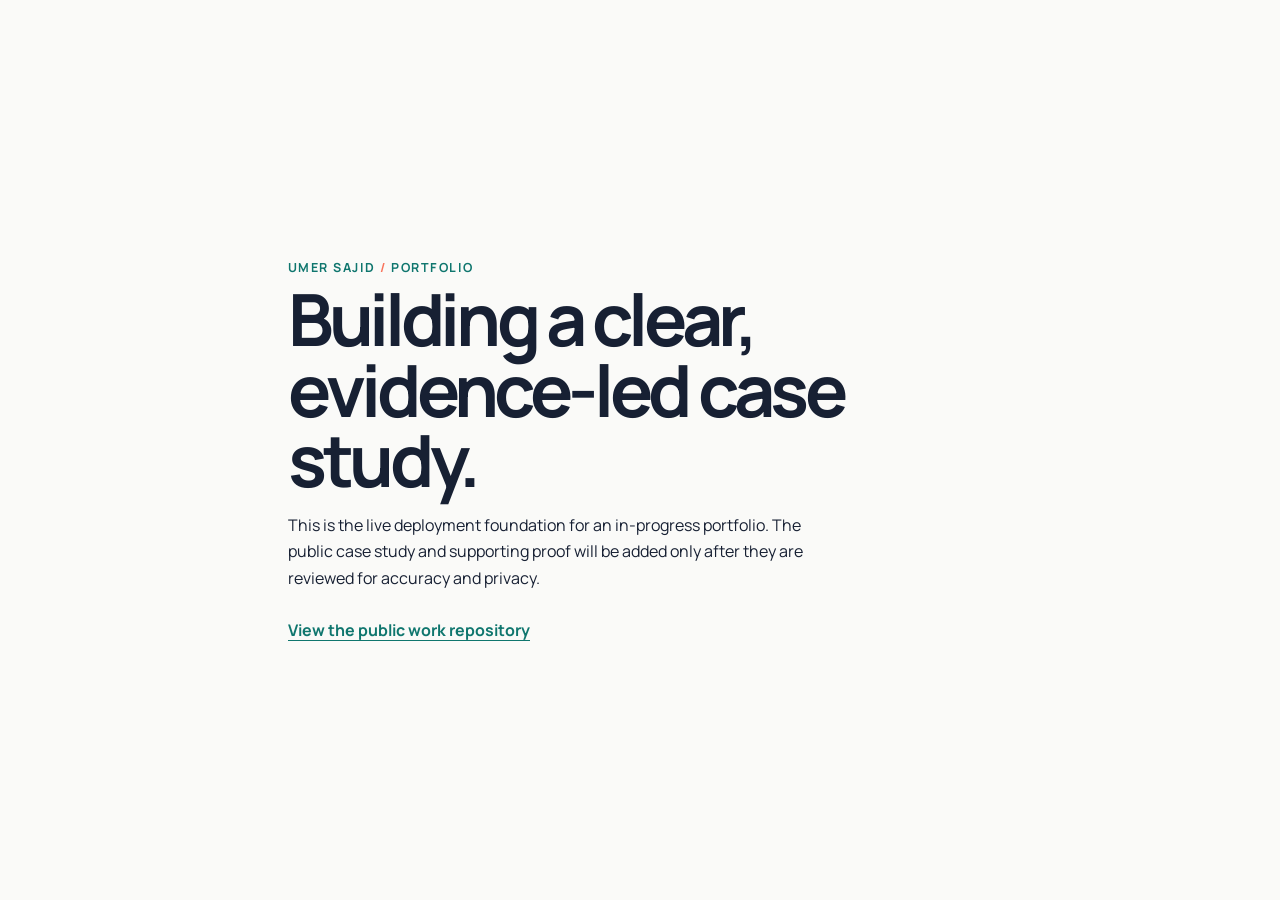
==== docs/index.html @ dd8fadc9 "Add Week 4 AI Fluency deliverables" ====
<!doctype html>
<html lang="en">
<head>
  <meta charset="utf-8">
  <meta name="viewport" content="width=device-width, initial-scale=1">
  <meta name="description" content="Portfolio deployment foundation for Umer Sajid.">
  <title>Umer Sajid | Portfolio</title>
  <link rel="preconnect" href="https://fonts.googleapis.com">
  <link rel="preconnect" href="https://fonts.gstatic.com" crossorigin>
  <link href="https://fonts.googleapis.com/css2?family=Manrope:wght@500;600;700&display=swap" rel="stylesheet">
  <style>
    :root {
      --teal: #0F766E;
      --ink: #172033;
      --paper: #FAFAF8;
      --coral: #F9735B;
    }
    * { box-sizing: border-box; }
    body {
      margin: 0;
      min-height: 100vh;
      display: grid;
      place-items: center;
      padding: 1.5rem;
      background: var(--paper);
      color: var(--ink);
      font-family: "Manrope", system-ui, sans-serif;
    }
    main { width: min(100%, 44rem); }
    .eyebrow { color: var(--teal); font-size: .78rem; font-weight: 700; letter-spacing: .12em; text-transform: uppercase; }
    h1 { margin: .5rem 0 1rem; font-size: clamp(2.2rem, 9vw, 4.5rem); letter-spacing: -.06em; line-height: .98; }
    p { max-width: 35rem; margin: 0; font-size: 1rem; line-height: 1.65; }
    a { display: inline-block; margin-top: 1.75rem; color: var(--teal); font-weight: 700; text-underline-offset: .22em; }
    .mark { color: var(--coral); }
  </style>
</head>
<body>
  <main>
    <div class="eyebrow">Umer Sajid <span class="mark">/</span> Portfolio</div>
    <h1>Building a clear, evidence-led case study.</h1>
    <p>This is the live deployment foundation for an in-progress portfolio. The public case study and supporting proof will be added only after they are reviewed for accuracy and privacy.</p>
    <a href="https://github.com/UmerSajid842/flyrank-ai-fluency">View the public work repository</a>
  </main>
</body>
</html>
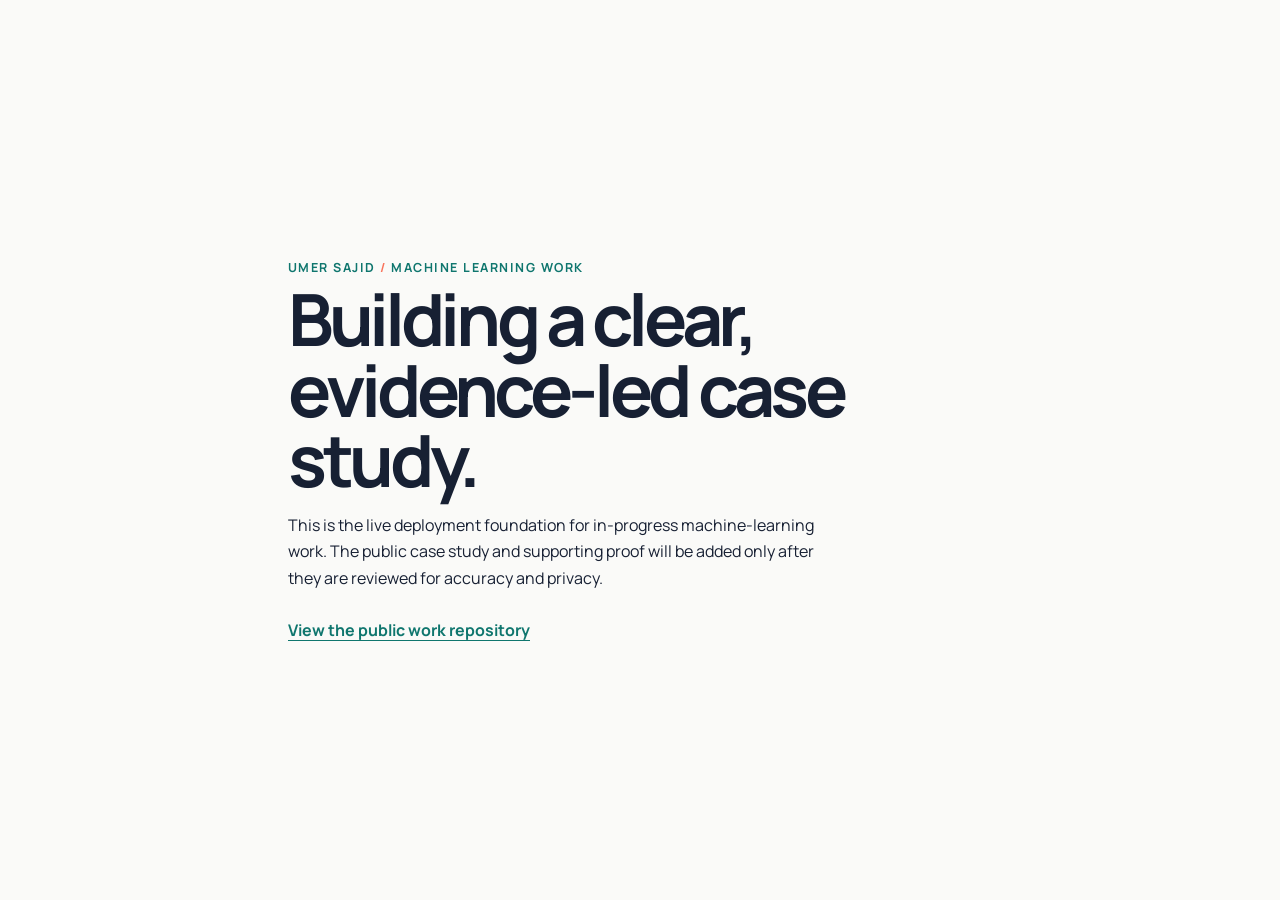
==== commit ee9b0334: "Clarify machine learning work landing page" ====
--- a/docs/index.html
+++ b/docs/index.html
@@ -3,8 +3,8 @@
 <head>
   <meta charset="utf-8">
   <meta name="viewport" content="width=device-width, initial-scale=1">
-  <meta name="description" content="Portfolio deployment foundation for Umer Sajid.">
-  <title>Umer Sajid | Portfolio</title>
+  <meta name="description" content="Machine-learning work deployment foundation for Umer Sajid.">
+  <title>Umer Sajid | Machine Learning Work</title>
   <link rel="preconnect" href="https://fonts.googleapis.com">
   <link rel="preconnect" href="https://fonts.gstatic.com" crossorigin>
   <link href="https://fonts.googleapis.com/css2?family=Manrope:wght@500;600;700&display=swap" rel="stylesheet">
@@ -36,9 +36,9 @@
 </head>
 <body>
   <main>
-    <div class="eyebrow">Umer Sajid <span class="mark">/</span> Portfolio</div>
+    <div class="eyebrow">Umer Sajid <span class="mark">/</span> Machine Learning Work</div>
     <h1>Building a clear, evidence-led case study.</h1>
-    <p>This is the live deployment foundation for an in-progress portfolio. The public case study and supporting proof will be added only after they are reviewed for accuracy and privacy.</p>
+    <p>This is the live deployment foundation for in-progress machine-learning work. The public case study and supporting proof will be added only after they are reviewed for accuracy and privacy.</p>
     <a href="https://github.com/UmerSajid842/flyrank-ai-fluency">View the public work repository</a>
   </main>
 </body>
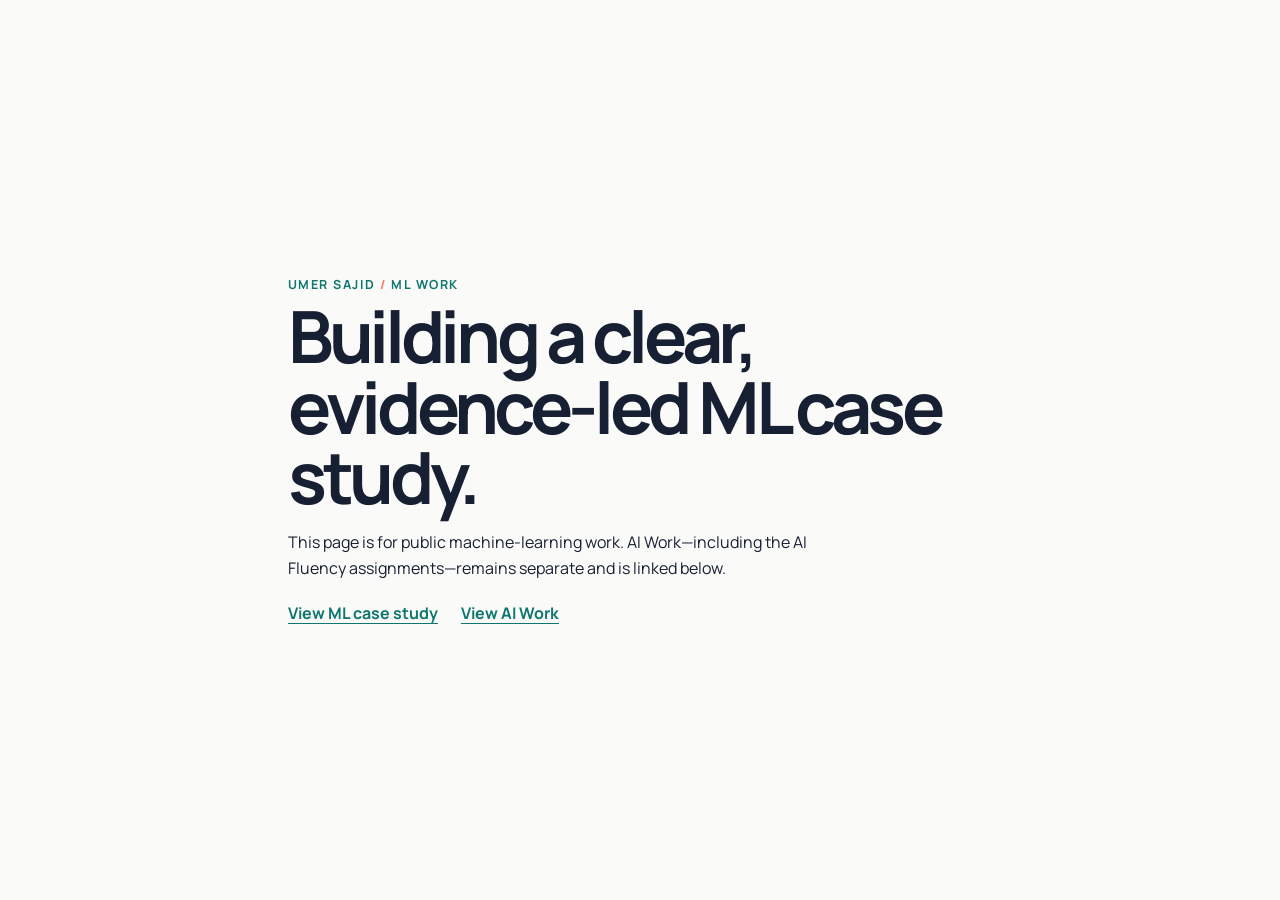
==== commit c16be46a: "Separate ML and AI work links" ====
--- a/docs/index.html
+++ b/docs/index.html
@@ -3,8 +3,8 @@
 <head>
   <meta charset="utf-8">
   <meta name="viewport" content="width=device-width, initial-scale=1">
-  <meta name="description" content="Machine-learning work deployment foundation for Umer Sajid.">
-  <title>Umer Sajid | Machine Learning Work</title>
+  <meta name="description" content="Public ML work and separate AI work references for Umer Sajid.">
+  <title>Umer Sajid | ML Work</title>
   <link rel="preconnect" href="https://fonts.googleapis.com">
   <link rel="preconnect" href="https://fonts.gstatic.com" crossorigin>
   <link href="https://fonts.googleapis.com/css2?family=Manrope:wght@500;600;700&display=swap" rel="stylesheet">
@@ -30,16 +30,17 @@
     .eyebrow { color: var(--teal); font-size: .78rem; font-weight: 700; letter-spacing: .12em; text-transform: uppercase; }
     h1 { margin: .5rem 0 1rem; font-size: clamp(2.2rem, 9vw, 4.5rem); letter-spacing: -.06em; line-height: .98; }
     p { max-width: 35rem; margin: 0; font-size: 1rem; line-height: 1.65; }
-    a { display: inline-block; margin-top: 1.75rem; color: var(--teal); font-weight: 700; text-underline-offset: .22em; }
+    a { display: inline-block; margin-top: 1.25rem; margin-right: 1.25rem; color: var(--teal); font-weight: 700; text-underline-offset: .22em; }
     .mark { color: var(--coral); }
   </style>
 </head>
 <body>
   <main>
-    <div class="eyebrow">Umer Sajid <span class="mark">/</span> Machine Learning Work</div>
-    <h1>Building a clear, evidence-led case study.</h1>
-    <p>This is the live deployment foundation for in-progress machine-learning work. The public case study and supporting proof will be added only after they are reviewed for accuracy and privacy.</p>
-    <a href="https://github.com/UmerSajid842/flyrank-ai-fluency">View the public work repository</a>
+    <div class="eyebrow">Umer Sajid <span class="mark">/</span> ML Work</div>
+    <h1>Building a clear, evidence-led ML case study.</h1>
+    <p>This page is for public machine-learning work. AI Work—including the AI Fluency assignments—remains separate and is linked below.</p>
+    <a href="https://umersajid842.github.io/flyrankmlproject/">View ML case study</a>
+    <a href="https://github.com/UmerSajid842/flyrank-ai-fluency">View AI Work</a>
   </main>
 </body>
 </html>
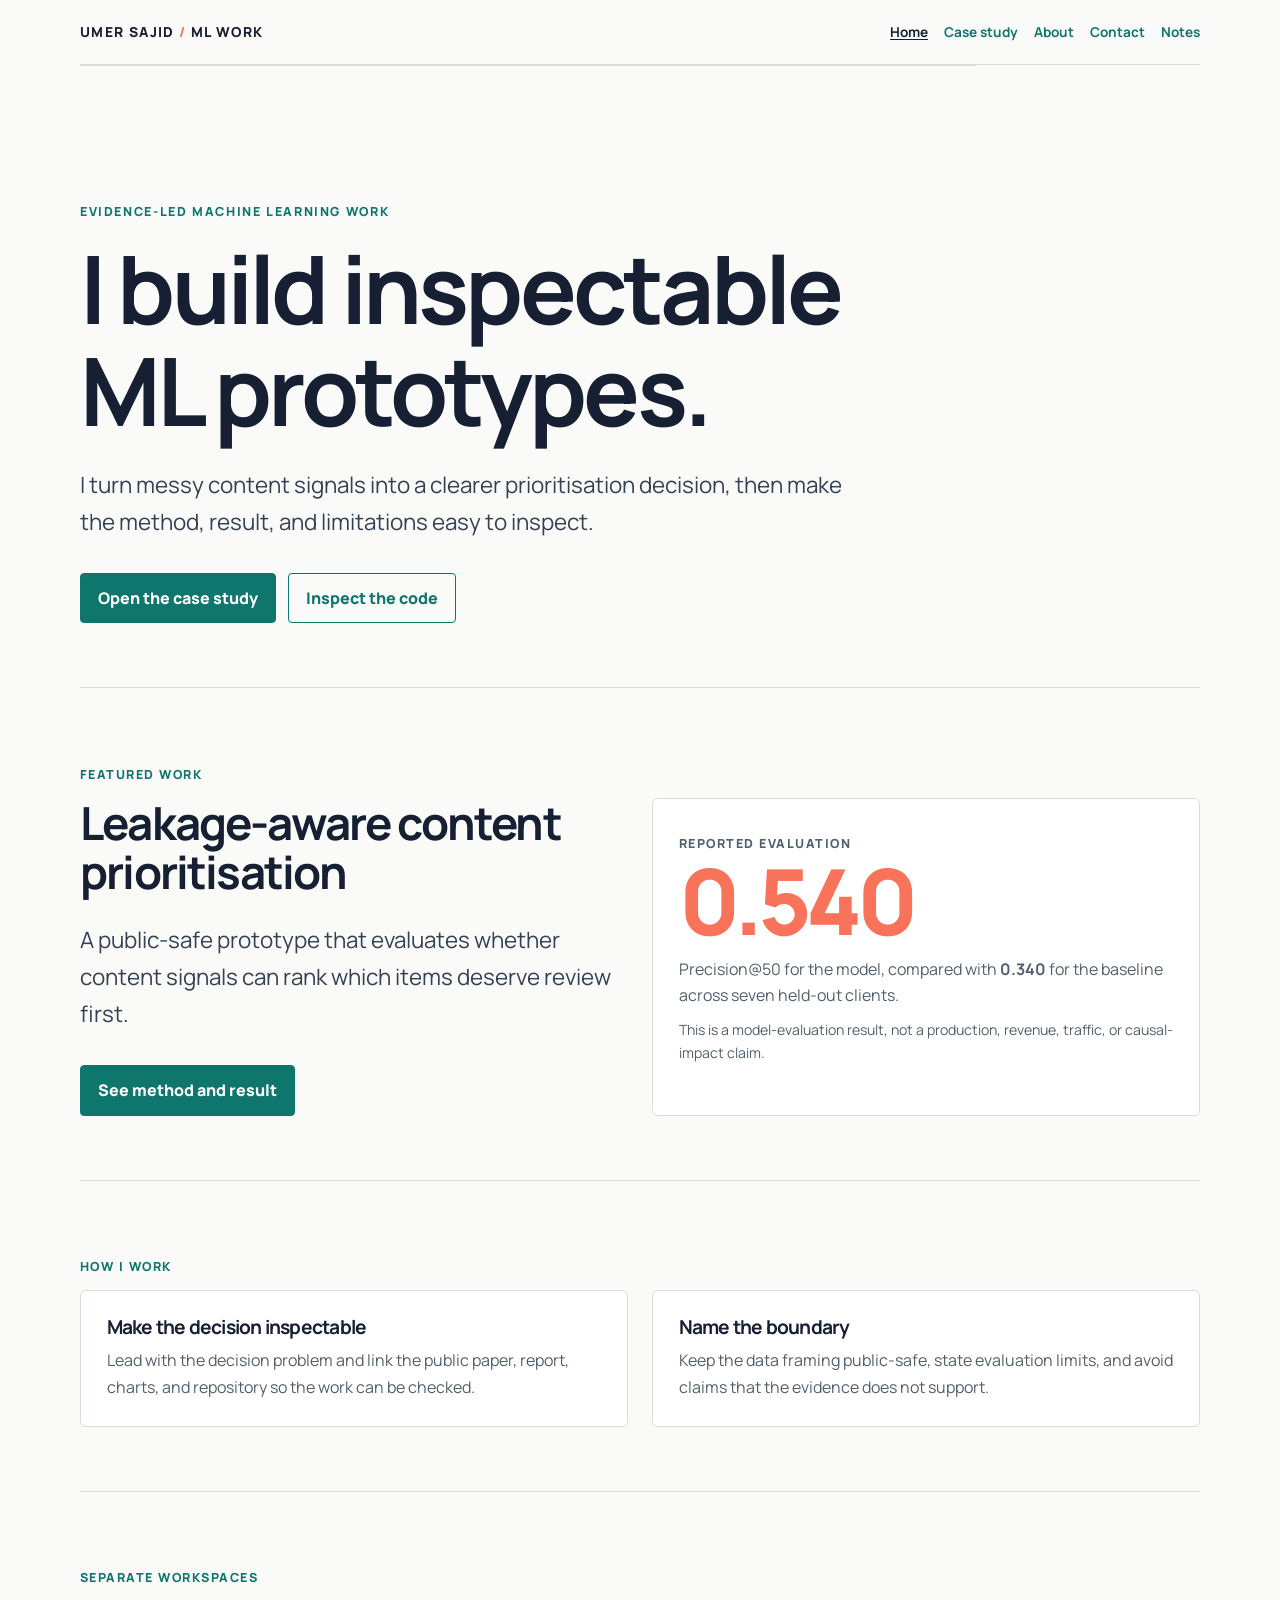
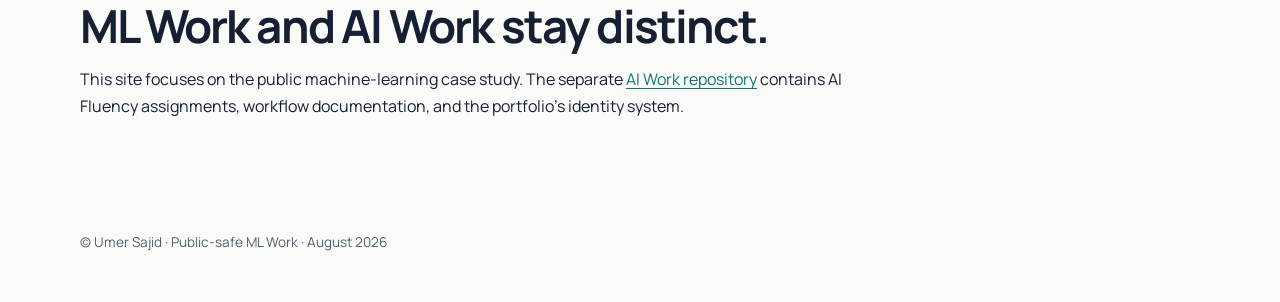
==== commit 9afabbe7: "Build Week 5 public ML Work site" ====
--- a/docs/index.html
+++ b/docs/index.html
@@ -3,44 +3,74 @@
 <head>
   <meta charset="utf-8">
   <meta name="viewport" content="width=device-width, initial-scale=1">
-  <meta name="description" content="Public ML work and separate AI work references for Umer Sajid.">
+  <meta name="description" content="Umer Sajid’s public ML Work: an evidence-led content-prioritisation case study.">
   <title>Umer Sajid | ML Work</title>
   <link rel="preconnect" href="https://fonts.googleapis.com">
   <link rel="preconnect" href="https://fonts.gstatic.com" crossorigin>
-  <link href="https://fonts.googleapis.com/css2?family=Manrope:wght@500;600;700&display=swap" rel="stylesheet">
-  <style>
-    :root {
-      --teal: #0F766E;
-      --ink: #172033;
-      --paper: #FAFAF8;
-      --coral: #F9735B;
-    }
-    * { box-sizing: border-box; }
-    body {
-      margin: 0;
-      min-height: 100vh;
-      display: grid;
-      place-items: center;
-      padding: 1.5rem;
-      background: var(--paper);
-      color: var(--ink);
-      font-family: "Manrope", system-ui, sans-serif;
-    }
-    main { width: min(100%, 44rem); }
-    .eyebrow { color: var(--teal); font-size: .78rem; font-weight: 700; letter-spacing: .12em; text-transform: uppercase; }
-    h1 { margin: .5rem 0 1rem; font-size: clamp(2.2rem, 9vw, 4.5rem); letter-spacing: -.06em; line-height: .98; }
-    p { max-width: 35rem; margin: 0; font-size: 1rem; line-height: 1.65; }
-    a { display: inline-block; margin-top: 1.25rem; margin-right: 1.25rem; color: var(--teal); font-weight: 700; text-underline-offset: .22em; }
-    .mark { color: var(--coral); }
-  </style>
+  <link href="https://fonts.googleapis.com/css2?family=Manrope:wght@500;600;700;800&display=swap" rel="stylesheet">
+  <link rel="stylesheet" href="site.css">
 </head>
 <body>
+  <header class="site-header">
+    <a class="brand" href="index.html">Umer Sajid <span>/</span> ML Work</a>
+    <nav aria-label="Primary navigation">
+      <a href="index.html" aria-current="page">Home</a>
+      <a href="case-study.html">Case study</a>
+      <a href="about.html">About</a>
+      <a href="contact.html">Contact</a>
+      <a href="notes.html">Notes</a>
+    </nav>
+  </header>
   <main>
-    <div class="eyebrow">Umer Sajid <span class="mark">/</span> ML Work</div>
-    <h1>Building a clear, evidence-led ML case study.</h1>
-    <p>This page is for public machine-learning work. AI Work—including the AI Fluency assignments—remains separate and is linked below.</p>
-    <a href="https://umersajid842.github.io/flyrankmlproject/">View ML case study</a>
-    <a href="https://github.com/UmerSajid842/flyrank-ai-fluency">View AI Work</a>
+    <section class="hero">
+      <p class="eyebrow">Evidence-led machine learning work</p>
+      <h1>I build inspectable ML prototypes.</h1>
+      <p class="lede">I turn messy content signals into a clearer prioritisation decision, then make the method, result, and limitations easy to inspect.</p>
+      <div class="actions">
+        <a class="button primary" href="case-study.html">Open the case study</a>
+        <a class="button secondary" href="https://github.com/UmerSajid842/flyrankmlproject">Inspect the code</a>
+      </div>
+    </section>
+
+    <section>
+      <p class="section-kicker">Featured work</p>
+      <div class="grid two">
+        <div>
+          <h2>Leakage-aware content prioritisation</h2>
+          <p class="lede">A public-safe prototype that evaluates whether content signals can rank which items deserve review first.</p>
+          <div class="actions">
+            <a class="button primary" href="case-study.html">See method and result</a>
+          </div>
+        </div>
+        <div class="card">
+          <p class="section-kicker">Reported evaluation</p>
+          <div class="stat-value">0.540</div>
+          <p class="stat-label">Precision@50 for the model, compared with <strong>0.340</strong> for the baseline across seven held-out clients.</p>
+          <p class="caption">This is a model-evaluation result, not a production, revenue, traffic, or causal-impact claim.</p>
+        </div>
+      </div>
+    </section>
+
+    <section>
+      <p class="section-kicker">How I work</p>
+      <div class="grid two">
+        <article class="card">
+          <h3>Make the decision inspectable</h3>
+          <p>Lead with the decision problem and link the public paper, report, charts, and repository so the work can be checked.</p>
+        </article>
+        <article class="card">
+          <h3>Name the boundary</h3>
+          <p>Keep the data framing public-safe, state evaluation limits, and avoid claims that the evidence does not support.</p>
+        </article>
+      </div>
+    </section>
+
+    <section>
+      <p class="section-kicker">Separate workspaces</p>
+      <h2>ML Work and AI Work stay distinct.</h2>
+      <p class="prose">This site focuses on the public machine-learning case study. The separate <a href="https://github.com/UmerSajid842/flyrank-ai-fluency">AI Work repository</a> contains AI Fluency assignments, workflow documentation, and the portfolio’s identity system.</p>
+    </section>
   </main>
+  <footer class="site-footer">© Umer Sajid · Public-safe ML Work · August 2026</footer>
 </body>
 </html>
--- a/docs/site.css
+++ b/docs/site.css
@@ -0,0 +1,85 @@
+:root {
+  --teal: #0F766E;
+  --ink: #172033;
+  --paper: #FAFAF8;
+  --coral: #F9735B;
+  --line: #D7DED9;
+  --muted: #52606D;
+  --max: 70rem;
+}
+
+* { box-sizing: border-box; }
+html { scroll-behavior: smooth; }
+body {
+  margin: 0;
+  background: var(--paper);
+  color: var(--ink);
+  font-family: "Manrope", system-ui, -apple-system, BlinkMacSystemFont, "Segoe UI", sans-serif;
+  line-height: 1.65;
+}
+a { color: var(--teal); text-underline-offset: .18em; }
+a:hover { color: #0a5e58; }
+
+.site-header {
+  width: min(100% - 2.25rem, var(--max));
+  margin: 0 auto;
+  padding: 1.3rem 0;
+  display: flex;
+  align-items: center;
+  justify-content: space-between;
+  gap: 1rem;
+  border-bottom: 1px solid var(--line);
+}
+.brand {
+  color: var(--ink);
+  text-decoration: none;
+  font-size: .86rem;
+  font-weight: 800;
+  letter-spacing: .1em;
+  text-transform: uppercase;
+}
+.brand span { color: var(--coral); }
+nav { display: flex; flex-wrap: wrap; justify-content: flex-end; gap: .45rem 1rem; }
+nav a { font-size: .85rem; font-weight: 700; text-decoration: none; }
+nav a[aria-current="page"] { color: var(--ink); text-decoration: underline; }
+
+main { width: min(100% - 2.25rem, var(--max)); margin: 0 auto; }
+.hero { padding: clamp(4.25rem, 11vw, 8.5rem) 0 4rem; max-width: 56rem; }
+.eyebrow { margin: 0 0 .9rem; color: var(--teal); font-size: .78rem; font-weight: 800; letter-spacing: .13em; text-transform: uppercase; }
+h1, h2, h3 { line-height: 1.08; letter-spacing: -.04em; }
+h1 { margin: 0; max-width: 14ch; font-size: clamp(2.8rem, 8vw, 5.9rem); }
+h2 { margin: 0 0 1rem; font-size: clamp(1.75rem, 4vw, 2.85rem); }
+h3 { margin: 0 0 .5rem; font-size: 1.2rem; }
+.lede { margin: 1.6rem 0 0; max-width: 48rem; font-size: clamp(1.08rem, 2.4vw, 1.4rem); color: #344152; }
+.actions { display: flex; flex-wrap: wrap; gap: .8rem; margin-top: 2rem; }
+.button { display: inline-flex; align-items: center; min-height: 2.85rem; padding: .7rem 1.05rem; border: 1px solid var(--teal); border-radius: .25rem; font-weight: 800; text-decoration: none; }
+.button.primary { background: var(--teal); color: white; }
+.button.secondary { color: var(--teal); }
+.button:hover { opacity: .88; }
+
+section { padding: 4rem 0; border-top: 1px solid var(--line); }
+.section-kicker { color: var(--teal); font-size: .78rem; font-weight: 800; letter-spacing: .12em; text-transform: uppercase; }
+.grid { display: grid; gap: 1.5rem; }
+.grid.two { grid-template-columns: repeat(2, minmax(0, 1fr)); }
+.card { padding: 1.6rem; border: 1px solid var(--line); background: white; border-radius: .35rem; }
+.card p { margin: .6rem 0 0; color: var(--muted); }
+.stat { padding: 1.4rem 0; border-bottom: 1px solid var(--line); }
+.stat-value { color: var(--coral); font-size: clamp(2.7rem, 8vw, 5.7rem); font-weight: 800; line-height: 1; letter-spacing: -.06em; }
+.stat-label { margin-top: .65rem; max-width: 38rem; color: var(--muted); }
+.case-visual { width: 100%; display: block; border: 1px solid var(--line); background: white; }
+.caption { margin: .85rem 0 0; color: var(--muted); font-size: .88rem; }
+.prose { max-width: 48rem; }
+.prose p, .prose li { color: #344152; }
+.prose strong { color: var(--ink); }
+.prose ul { padding-left: 1.2rem; }
+.notice { margin-top: 1.5rem; padding: 1rem 1.1rem; border-left: 4px solid var(--coral); background: #fff4f0; color: #4d2d26; }
+.link-list { display: grid; gap: .75rem; margin: 1.25rem 0 0; }
+.link-list a { font-weight: 750; }
+.site-footer { width: min(100% - 2.25rem, var(--max)); margin: 0 auto; padding: 2rem 0 3rem; color: var(--muted); font-size: .85rem; }
+
+@media (max-width: 43rem) {
+  .site-header { align-items: flex-start; flex-direction: column; }
+  nav { justify-content: flex-start; }
+  .grid.two { grid-template-columns: 1fr; }
+  section { padding: 3rem 0; }
+}
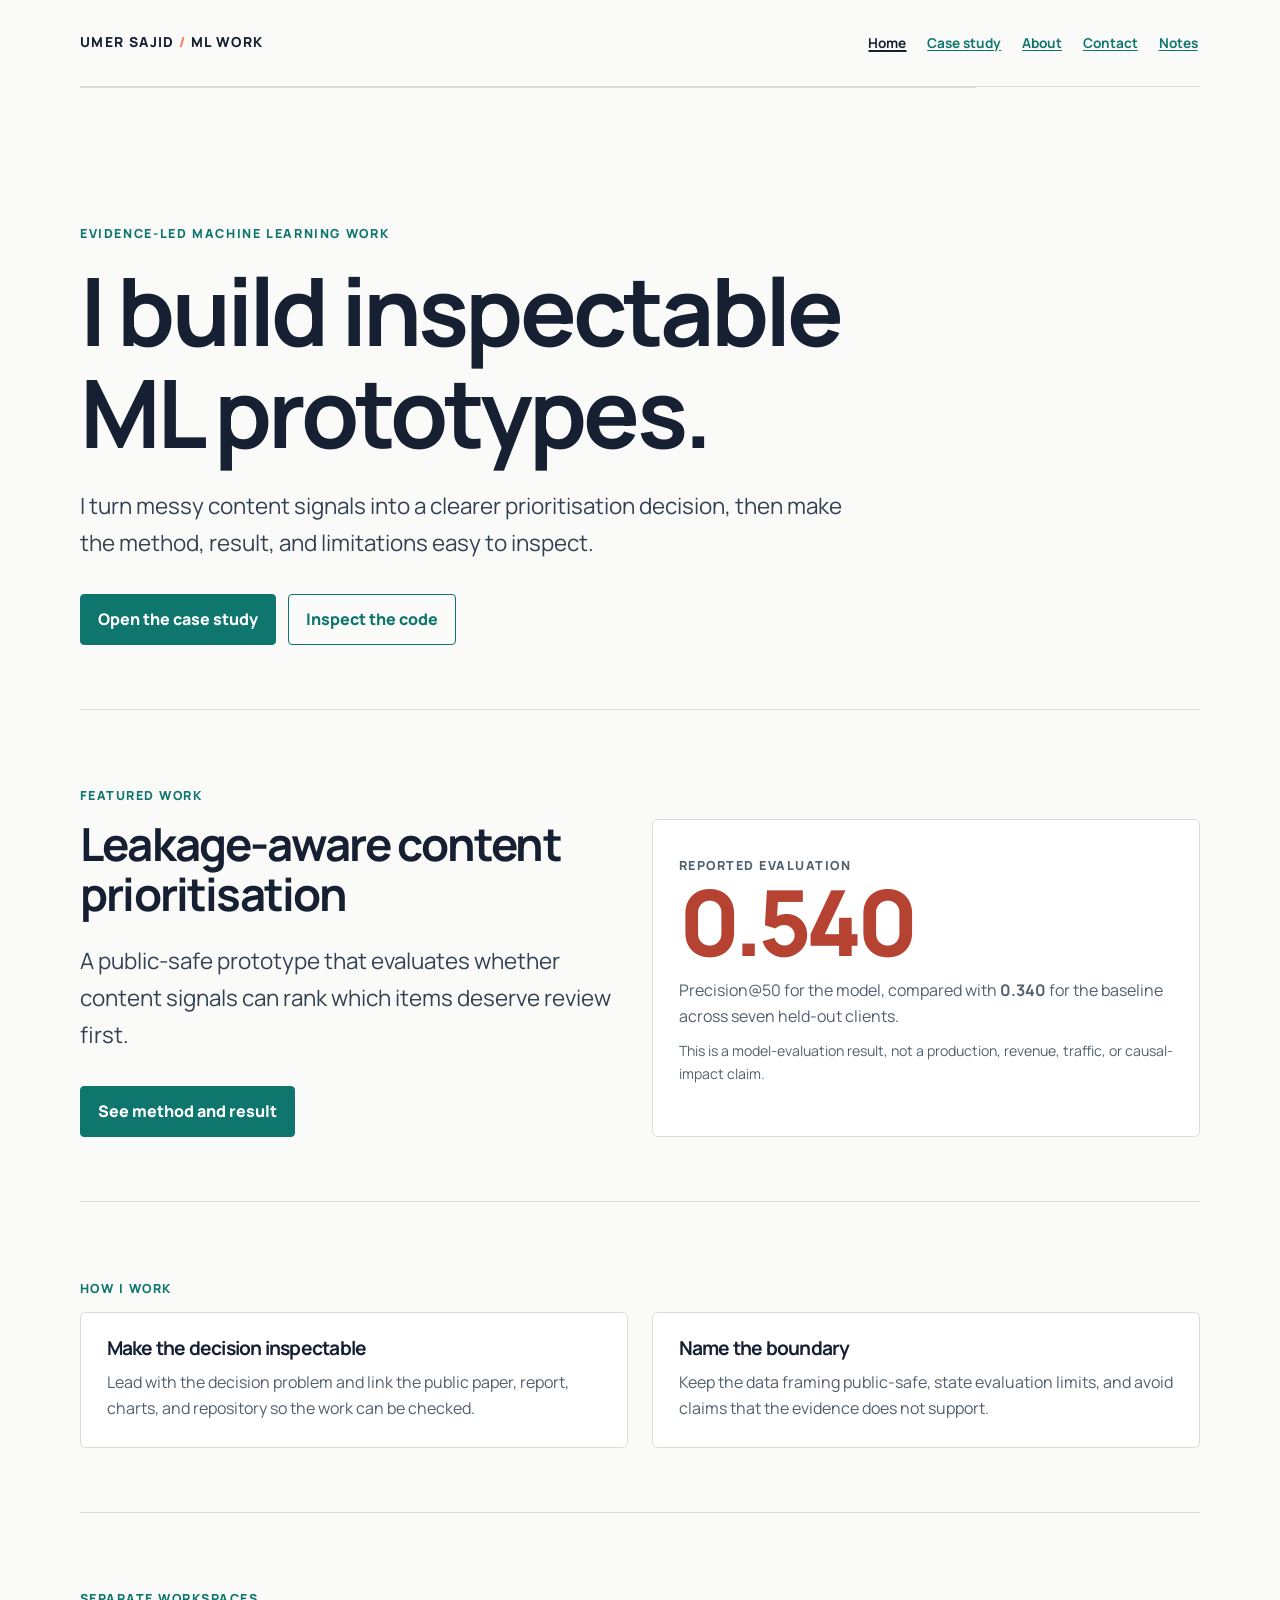
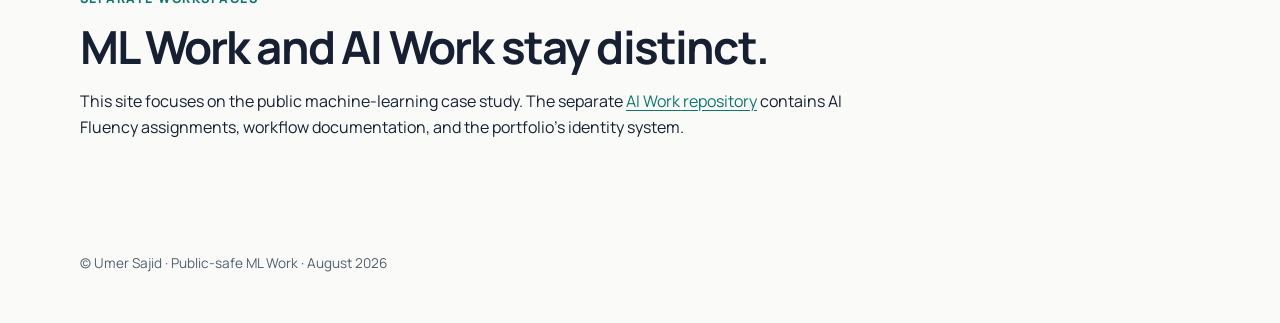
==== commit 553e75f6: "Improve mobile accessibility evidence and navigation" ====
--- a/docs/index.html
+++ b/docs/index.html
@@ -11,6 +11,7 @@
   <link rel="stylesheet" href="site.css">
 </head>
 <body>
+  <a class="skip-link" href="#main-content">Skip to main content</a>
   <header class="site-header">
     <a class="brand" href="index.html">Umer Sajid <span>/</span> ML Work</a>
     <nav aria-label="Primary navigation">
@@ -21,7 +22,7 @@
       <a href="notes.html">Notes</a>
     </nav>
   </header>
-  <main>
+  <main id="main-content">
     <section class="hero">
       <p class="eyebrow">Evidence-led machine learning work</p>
       <h1>I build inspectable ML prototypes.</h1>
--- a/docs/site.css
+++ b/docs/site.css
@@ -19,6 +19,26 @@
 }
 a { color: var(--teal); text-underline-offset: .18em; }
 a:hover { color: #0a5e58; }
+a:focus-visible {
+  outline: 3px solid var(--ink);
+  outline-offset: 3px;
+  border-radius: .2rem;
+}
+.skip-link {
+  position: absolute;
+  left: 1rem;
+  top: -5rem;
+  z-index: 10;
+  padding: .7rem 1rem;
+  background: var(--ink);
+  color: white;
+  font-weight: 800;
+}
+.skip-link:focus-visible { top: 1rem; }
+.button:focus-visible {
+  outline: 3px solid white;
+  box-shadow: 0 0 0 6px var(--ink);
+}
 
 .site-header {
   width: min(100% - 2.25rem, var(--max));
@@ -40,8 +60,17 @@
 }
 .brand span { color: var(--coral); }
 nav { display: flex; flex-wrap: wrap; justify-content: flex-end; gap: .45rem 1rem; }
-nav a { font-size: .85rem; font-weight: 700; text-decoration: none; }
-nav a[aria-current="page"] { color: var(--ink); text-decoration: underline; }
+nav a {
+  display: inline-flex;
+  align-items: center;
+  min-height: 2.75rem;
+  padding: .35rem .15rem;
+  font-size: .85rem;
+  font-weight: 700;
+  text-decoration: underline;
+  text-underline-offset: .18em;
+}
+nav a[aria-current="page"] { color: var(--ink); text-decoration-thickness: .16em; }
 
 main { width: min(100% - 2.25rem, var(--max)); margin: 0 auto; }
 .hero { padding: clamp(4.25rem, 11vw, 8.5rem) 0 4rem; max-width: 56rem; }
@@ -64,7 +93,7 @@
 .card { padding: 1.6rem; border: 1px solid var(--line); background: white; border-radius: .35rem; }
 .card p { margin: .6rem 0 0; color: var(--muted); }
 .stat { padding: 1.4rem 0; border-bottom: 1px solid var(--line); }
-.stat-value { color: var(--coral); font-size: clamp(2.7rem, 8vw, 5.7rem); font-weight: 800; line-height: 1; letter-spacing: -.06em; }
+.stat-value { color: #B64231; font-size: clamp(2.7rem, 8vw, 5.7rem); font-weight: 800; line-height: 1; letter-spacing: -.06em; }
 .stat-label { margin-top: .65rem; max-width: 38rem; color: var(--muted); }
 .case-visual { width: 100%; display: block; border: 1px solid var(--line); background: white; }
 .caption { margin: .85rem 0 0; color: var(--muted); font-size: .88rem; }
@@ -74,7 +103,12 @@
 .prose ul { padding-left: 1.2rem; }
 .notice { margin-top: 1.5rem; padding: 1rem 1.1rem; border-left: 4px solid var(--coral); background: #fff4f0; color: #4d2d26; }
 .link-list { display: grid; gap: .75rem; margin: 1.25rem 0 0; }
-.link-list a { font-weight: 750; }
+.link-list a {
+  display: inline-flex;
+  align-items: center;
+  min-height: 2.75rem;
+  font-weight: 750;
+}
 .site-footer { width: min(100% - 2.25rem, var(--max)); margin: 0 auto; padding: 2rem 0 3rem; color: var(--muted); font-size: .85rem; }
 
 @media (max-width: 43rem) {
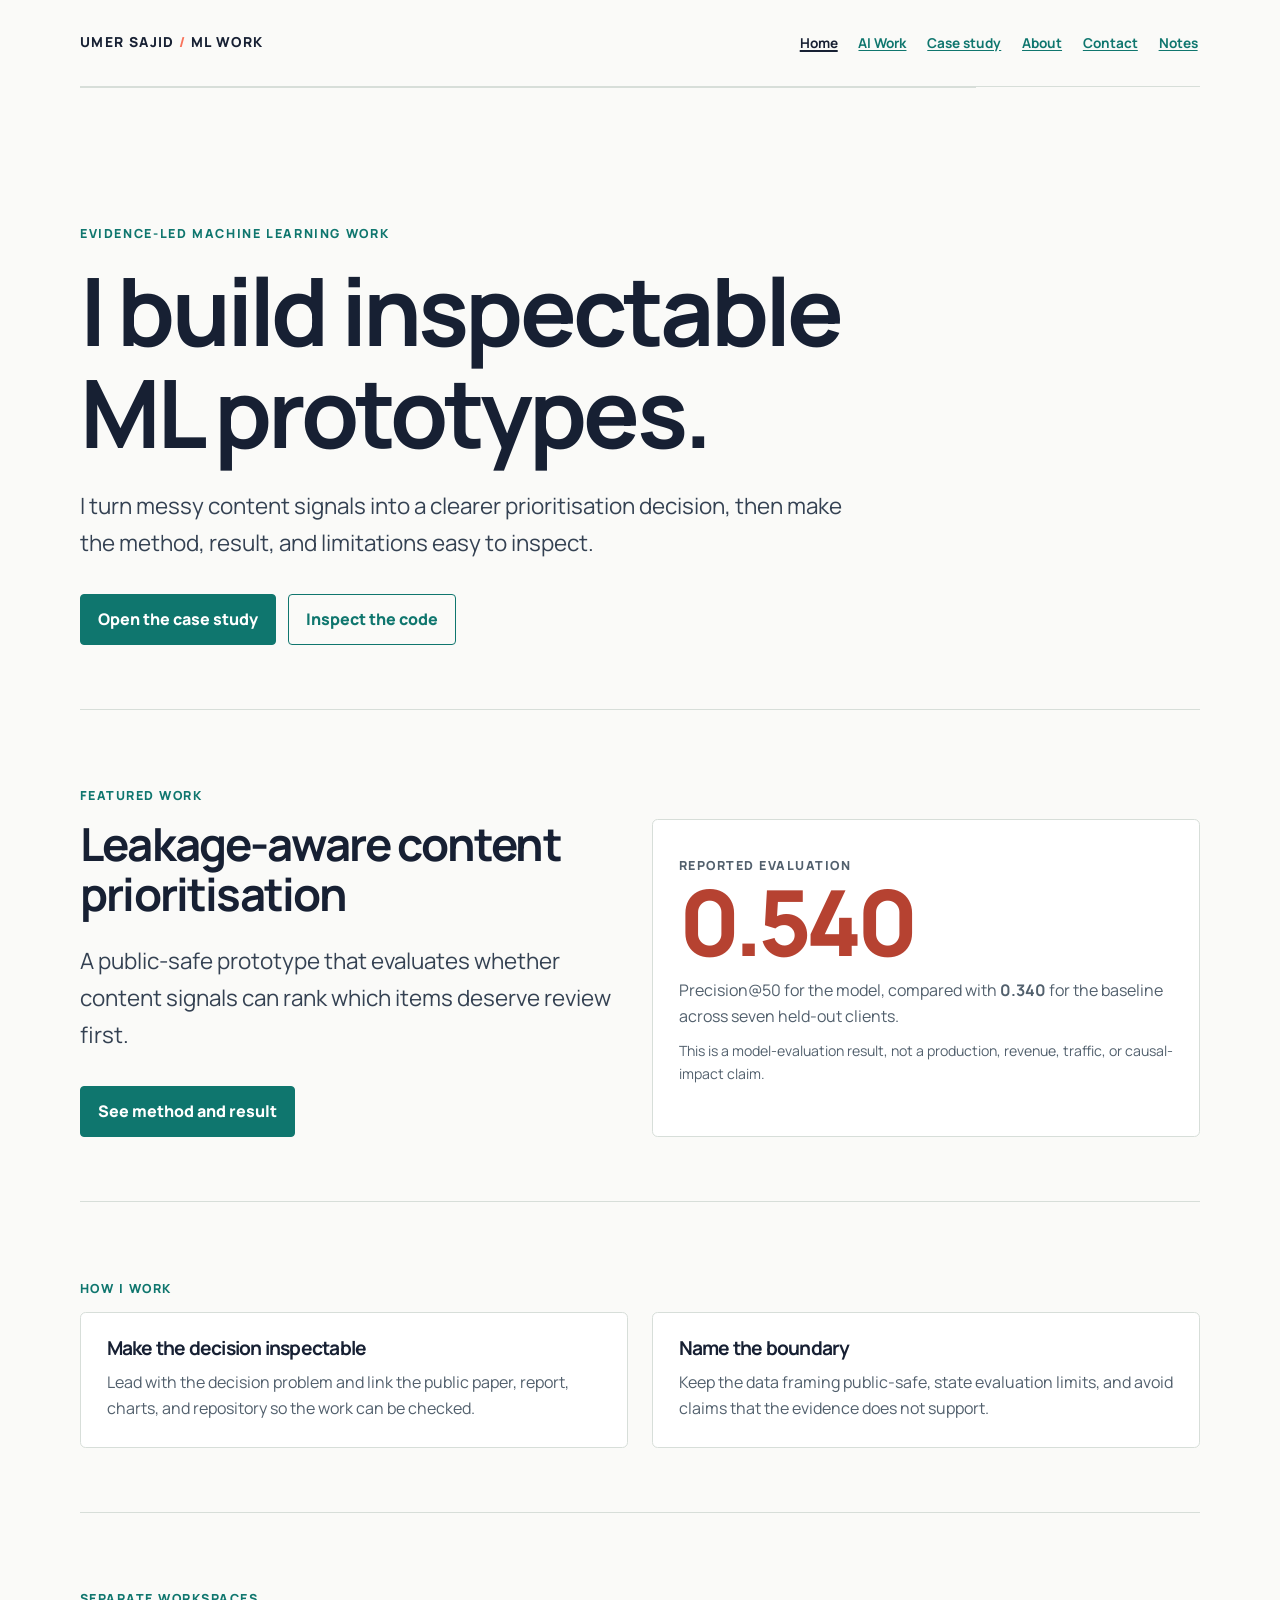
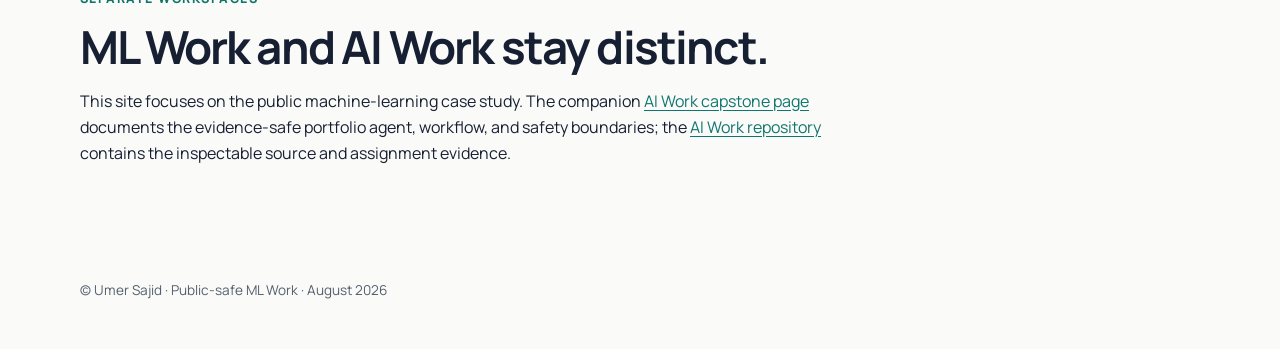
==== commit 3c0aa1fc: "Build AI Fluency impact capstone page" ====
--- a/docs/index.html
+++ b/docs/index.html
@@ -16,6 +16,7 @@
     <a class="brand" href="index.html">Umer Sajid <span>/</span> ML Work</a>
     <nav aria-label="Primary navigation">
       <a href="index.html" aria-current="page">Home</a>
+      <a href="ai-work.html">AI Work</a>
       <a href="case-study.html">Case study</a>
       <a href="about.html">About</a>
       <a href="contact.html">Contact</a>
@@ -69,7 +70,7 @@
     <section>
       <p class="section-kicker">Separate workspaces</p>
       <h2>ML Work and AI Work stay distinct.</h2>
-      <p class="prose">This site focuses on the public machine-learning case study. The separate <a href="https://github.com/UmerSajid842/flyrank-ai-fluency">AI Work repository</a> contains AI Fluency assignments, workflow documentation, and the portfolio’s identity system.</p>
+      <p class="prose">This site focuses on the public machine-learning case study. The companion <a href="ai-work.html">AI Work capstone page</a> documents the evidence-safe portfolio agent, workflow, and safety boundaries; the <a href="https://github.com/UmerSajid842/flyrank-ai-fluency">AI Work repository</a> contains the inspectable source and assignment evidence.</p>
     </section>
   </main>
   <footer class="site-footer">© Umer Sajid · Public-safe ML Work · August 2026</footer>
--- a/docs/site.css
+++ b/docs/site.css
@@ -109,6 +109,13 @@
   min-height: 2.75rem;
   font-weight: 750;
 }
+.live-check { margin-top: 1.6rem; padding: 1.25rem; border: 1px solid var(--line); background: white; }
+.live-check h3 { margin-top: 0; }
+.live-check p { color: var(--muted); }
+button.button { border: 0; cursor: pointer; font: inherit; }
+button.button:disabled { cursor: wait; opacity: .72; }
+.live-output { margin-bottom: 0; padding: .8rem 1rem; border-left: 4px solid var(--teal); background: #edf8f6; }
+.live-output[data-state="error"] { border-left-color: #B64231; background: #fff4f0; color: #4d2d26; }
 .site-footer { width: min(100% - 2.25rem, var(--max)); margin: 0 auto; padding: 2rem 0 3rem; color: var(--muted); font-size: .85rem; }
 
 @media (max-width: 43rem) {
@@ -117,3 +124,44 @@
   .grid.two { grid-template-columns: 1fr; }
   section { padding: 3rem 0; }
 }
+
+/* Real-phone feedback: keep high-frequency controls spacious on narrow screens. */
+@media (max-width: 34rem) {
+  .site-header,
+  main,
+  .site-footer { width: min(100% - 1.5rem, var(--max)); }
+
+  nav {
+    width: 100%;
+    display: grid;
+    grid-template-columns: repeat(2, minmax(0, 1fr));
+    gap: .65rem;
+  }
+
+  nav a {
+    justify-content: center;
+    min-height: 3.1rem;
+    padding: .55rem .7rem;
+    border: 1px solid var(--line);
+    border-radius: .25rem;
+    background: white;
+    text-decoration: none;
+  }
+
+  nav a[aria-current="page"] {
+    border-color: var(--ink);
+    background: #f3f6f5;
+  }
+
+  .actions {
+    display: grid;
+    grid-template-columns: 1fr;
+    gap: .9rem;
+  }
+
+  .actions .button {
+    justify-content: center;
+    min-height: 3.25rem;
+    width: 100%;
+  }
+}
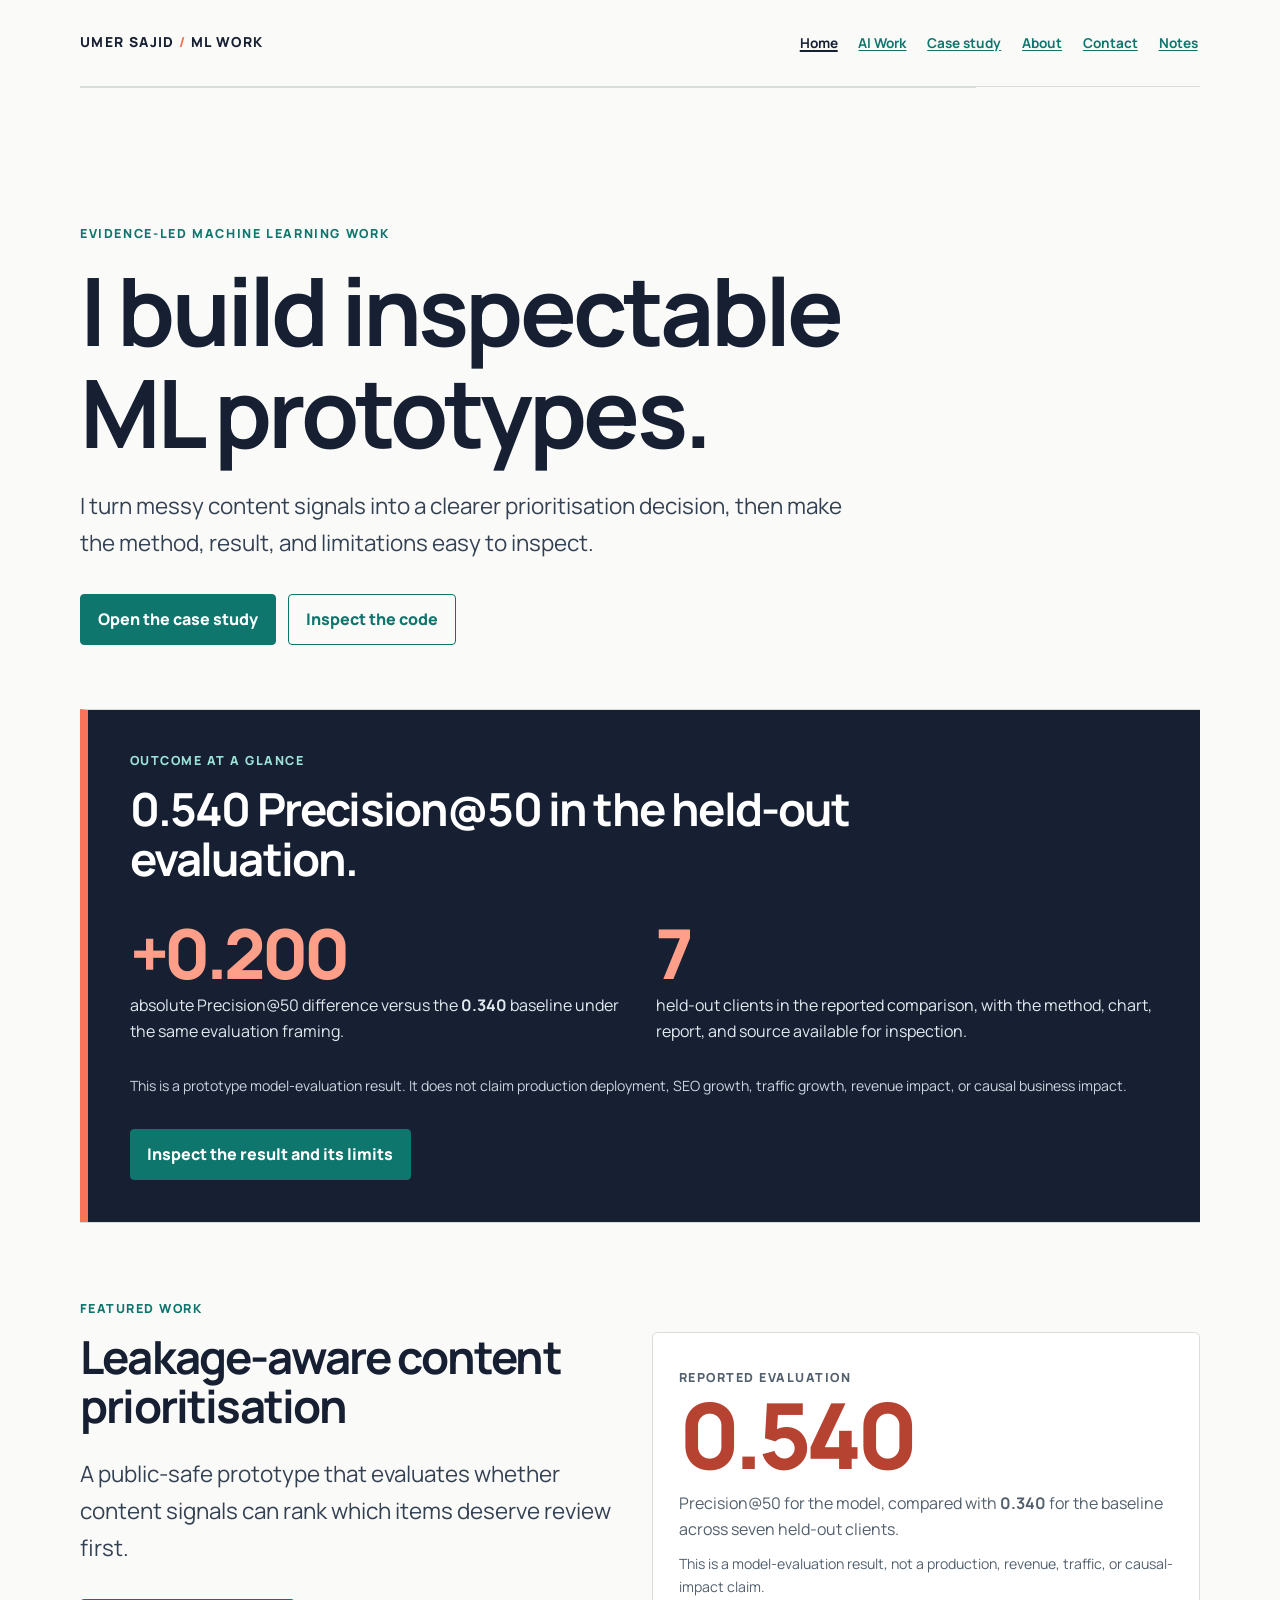
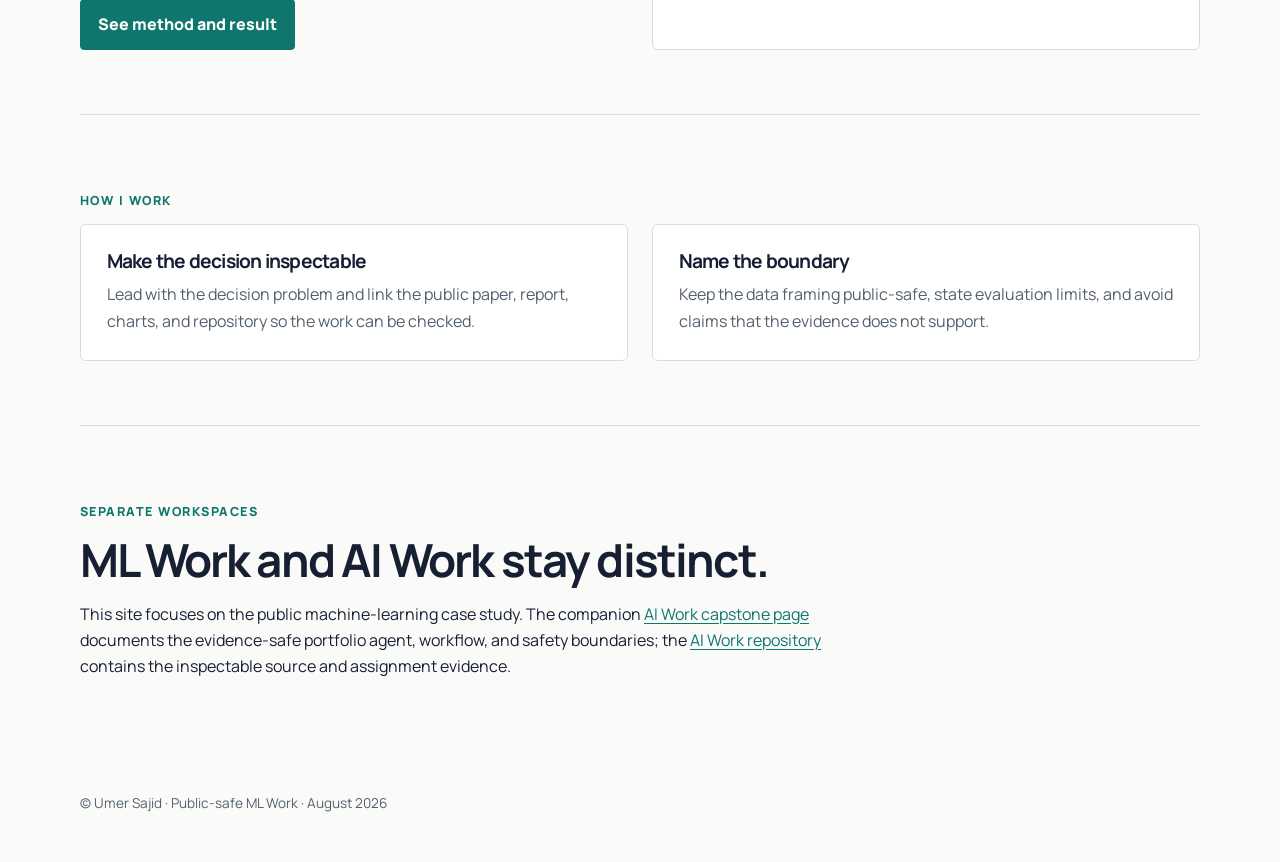
==== commit 1d5f748a: "Emphasize verified project outcomes after peer review" ====
--- a/docs/index.html
+++ b/docs/index.html
@@ -4,6 +4,14 @@
   <meta charset="utf-8">
   <meta name="viewport" content="width=device-width, initial-scale=1">
   <meta name="description" content="Umer Sajid’s public ML Work: an evidence-led content-prioritisation case study.">
+  <link rel="canonical" href="https://flyrank-ai-fluency-public-site-umer-sajids-projects.vercel.app/">
+  <meta property="og:type" content="website">
+  <meta property="og:title" content="Umer Sajid | ML Work">
+  <meta property="og:description" content="Umer Sajid’s public ML Work: an evidence-led content-prioritisation case study.">
+  <meta property="og:url" content="https://flyrank-ai-fluency-public-site-umer-sajids-projects.vercel.app/">
+  <meta name="twitter:card" content="summary">
+  <meta name="twitter:title" content="Umer Sajid | ML Work">
+  <meta name="twitter:description" content="Umer Sajid’s public ML Work: an evidence-led content-prioritisation case study.">
   <title>Umer Sajid | ML Work</title>
   <link rel="preconnect" href="https://fonts.googleapis.com">
   <link rel="preconnect" href="https://fonts.gstatic.com" crossorigin>
@@ -32,6 +40,17 @@
         <a class="button primary" href="case-study.html">Open the case study</a>
         <a class="button secondary" href="https://github.com/UmerSajid842/flyrankmlproject">Inspect the code</a>
       </div>
+    </section>
+
+    <section class="outcome-highlight" aria-labelledby="ml-outcome-title">
+      <p class="section-kicker">Outcome at a glance</p>
+      <h2 id="ml-outcome-title">0.540 Precision@50 in the held-out evaluation.</h2>
+      <div class="outcome-grid">
+        <p><span class="outcome-number">+0.200</span>absolute Precision@50 difference versus the <strong>0.340</strong> baseline under the same evaluation framing.</p>
+        <p><span class="outcome-number">7</span>held-out clients in the reported comparison, with the method, chart, report, and source available for inspection.</p>
+      </div>
+      <p class="caption">This is a prototype model-evaluation result. It does not claim production deployment, SEO growth, traffic growth, revenue impact, or causal business impact.</p>
+      <div class="actions"><a class="button primary" href="case-study.html">Inspect the result and its limits</a></div>
     </section>
 
     <section>
--- a/docs/site.css
+++ b/docs/site.css
@@ -91,6 +91,18 @@
 .grid { display: grid; gap: 1.5rem; }
 .grid.two { grid-template-columns: repeat(2, minmax(0, 1fr)); }
 .card { padding: 1.6rem; border: 1px solid var(--line); background: white; border-radius: .35rem; }
+.outcome-highlight {
+  padding: clamp(1.5rem, 4vw, 2.6rem);
+  border-left: .5rem solid var(--coral);
+  background: var(--ink);
+  color: white;
+}
+.outcome-highlight .section-kicker { margin-top: 0; color: #9de3d9; }
+.outcome-highlight h2 { max-width: 25ch; color: white; }
+.outcome-highlight p { color: #e2e9ef; }
+.outcome-highlight .outcome-grid { display: grid; grid-template-columns: repeat(2, minmax(0, 1fr)); gap: 1.5rem; margin-top: 1.25rem; }
+.outcome-highlight .outcome-number { display: block; margin-bottom: .25rem; color: #ff9f8a; font-size: clamp(2.35rem, 6vw, 4.3rem); font-weight: 800; line-height: 1; letter-spacing: -.06em; }
+.outcome-highlight .caption { color: #c9d5df; }
 .card p { margin: .6rem 0 0; color: var(--muted); }
 .stat { padding: 1.4rem 0; border-bottom: 1px solid var(--line); }
 .stat-value { color: #B64231; font-size: clamp(2.7rem, 8vw, 5.7rem); font-weight: 800; line-height: 1; letter-spacing: -.06em; }
@@ -121,7 +133,8 @@
 @media (max-width: 43rem) {
   .site-header { align-items: flex-start; flex-direction: column; }
   nav { justify-content: flex-start; }
-  .grid.two { grid-template-columns: 1fr; }
+  .grid.two,
+  .outcome-highlight .outcome-grid { grid-template-columns: 1fr; }
   section { padding: 3rem 0; }
 }
 
